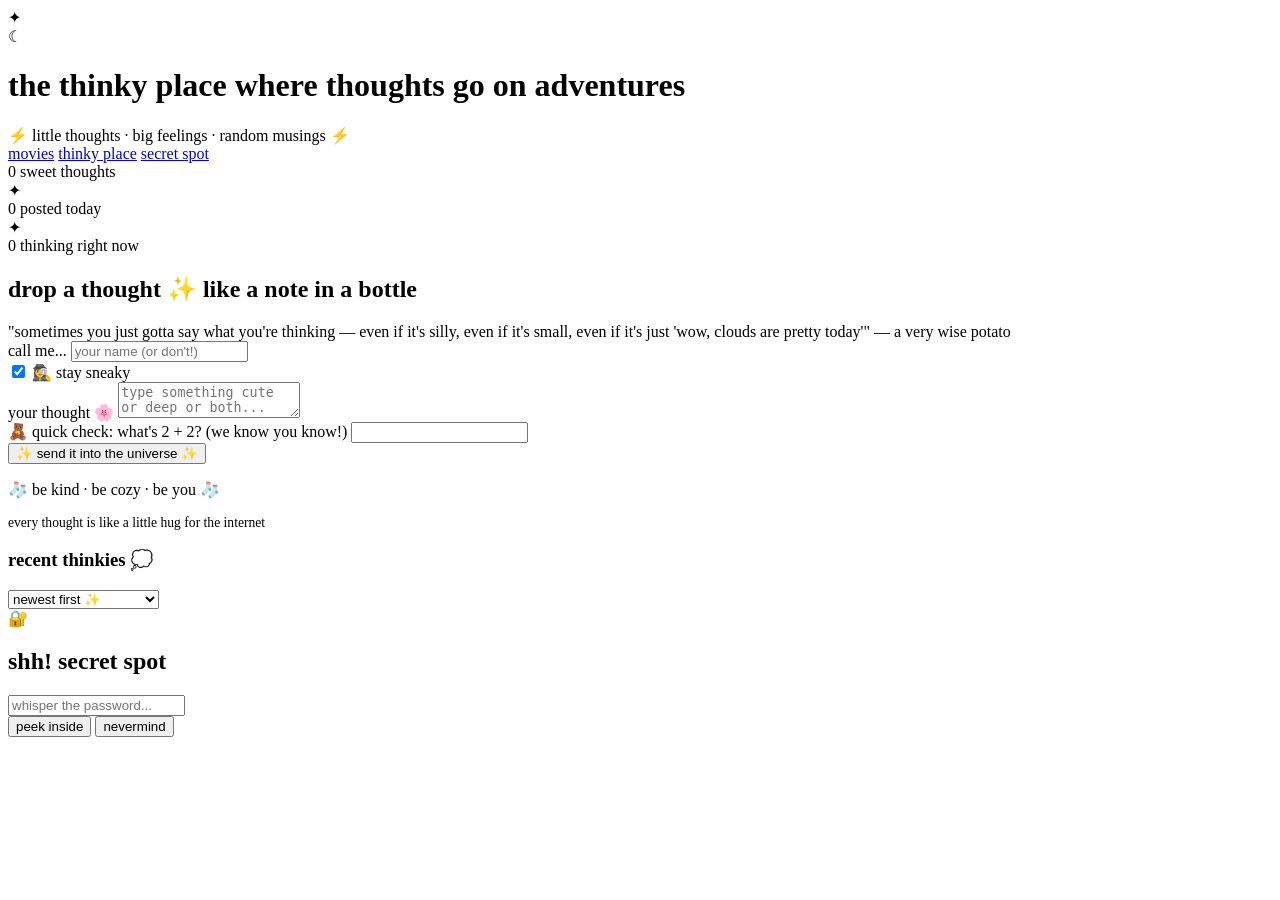
==== thoughts.html @ e7fea1de "Create thoughts.html" ====
<!DOCTYPE html>
<html lang="en">
<head>
    <meta charset="UTF-8">
    <meta name="viewport" content="width=device-width, initial-scale=1.0">
    <title>the thinky place · cute thoughts</title>
    
    <!-- Fonts -->
    <link rel="preconnect" href="https://fonts.googleapis.com">
    <link rel="preconnect" href="https://fonts.gstatic.com" crossorigin>
    <link href="https://fonts.googleapis.com/css2?family=Quicksand:wght@300;400;500;600&family=Comfortaa:wght@300;400;500&display=swap" rel="stylesheet">
    
    <!-- CSS -->
    <link rel="stylesheet" href="thoughts.css">
</head>
<body>
    <!-- floating cuties -->
    <div class="floating-circle"></div>
    <div class="floating-circle-small"></div>
    <div class="floating-star">✦</div>
    <div class="floating-star" style="top: 20%; right: 5%;">☾</div>

    <div class="thoughts-page">
        <!-- header with silly title -->
        <div class="header">
            <div class="title-block">
                <h1>
                    the thinky place
                    <span>where thoughts go on adventures</span>
                </h1>
                <div class="subtitle">
                    ⚡ little thoughts · big feelings · random musings ⚡
                </div>
            </div>
            <div class="nav-links">
                <a href="index.html" class="nav-link">movies</a>
                <a href="thoughts.html" class="nav-link active">thinky place</a>
                <a href="#" class="nav-link" id="openAdminBtn">secret spot</a>
            </div>
        </div>

        <!-- silly stats -->
        <div class="stats-banner">
            <div class="stat-group">
                <span class="stat-number" id="totalComments">0</span>
                <span class="stat-label">sweet thoughts</span>
            </div>
            <span class="stat-divider">✦</span>
            <div class="stat-group">
                <span class="stat-number" id="todayComments">0</span>
                <span class="stat-label">posted today</span>
            </div>
            <span class="stat-divider">✦</span>
            <div class="stat-group">
                <span class="stat-number" id="activeUsers">0</span>
                <span class="stat-label">thinking right now</span>
            </div>
        </div>

        <!-- two column layout -->
        <div class="thoughts-layout">
            <!-- LEFT COLUMN: drop a thought -->
            <div class="drop-spot">
                <h2>
                    drop a thought ✨
                    <span>like a note in a bottle</span>
                </h2>
                
                <div class="silly-quote">
                    "sometimes you just gotta say what you're thinking — even if it's silly, even if it's small, even if it's just 'wow, clouds are pretty today'"
                    <span class="quote-author">— a very wise potato</span>
                </div>
                
                <form id="commentForm" class="cute-form">
                    <div class="form-row">
                        <div class="form-group">
                            <label for="name">call me...</label>
                            <input type="text" id="name" placeholder="your name (or don't!)">
                        </div>
                        <div class="anonymous-toggle">
                            <input type="checkbox" id="anonymousCheck" checked>
                            <label for="anonymousCheck">🕵️‍♀️ stay sneaky</label>
                        </div>
                    </div>
                    
                    <div class="form-group">
                        <label for="comment">your thought <span class="cute-star">🌸</span></label>
                        <textarea id="comment" class="thought-input" placeholder="type something cute or deep or both..."></textarea>
                    </div>
                    
                    <div class="silly-test">
                        <span>🧸 quick check: what's 2 + 2? (we know you know!)</span>
                        <input type="number" id="captcha" required>
                    </div>
                    
                    <button type="submit" class="cute-btn">✨ send it into the universe ✨</button>
                </form>
                
                <div class="cozy-note">
                    <p>🧦 be kind · be cozy · be you 🧦</p>
                    <p style="font-size: 0.85rem;">every thought is like a little hug for the internet</p>
                </div>
            </div>

            <!-- RIGHT COLUMN: thoughts feed -->
            <div class="feed-spot">
                <div class="feed-header">
                    <h3>recent thinkies 💭</h3>
                    <select class="feed-sort" id="sortComments">
                        <option value="newest">newest first ✨</option>
                        <option value="popular">most loved ❤️</option>
                        <option value="oldest">oldies but goodies 📦</option>
                    </select>
                </div>
                
                <div class="thoughts-feed" id="commentsContainer">
                    <!-- comments go here -->
                </div>
            </div>
        </div>
    </div>

    <!-- secret admin login (shh!) -->
    <div id="loginModal" class="modal-overlay">
        <div class="modal-content">
            <div class="modal-flourish">🔐</div>
            <h2 class="modal-title">shh! secret spot</h2>
            <input type="password" id="adminPassword" class="modal-input" placeholder="whisper the password...">
            <div class="modal-actions">
                <button class="modal-btn" id="adminLoginBtn">peek inside</button>
                <button class="modal-btn" id="adminCancelBtn">nevermind</button>
            </div>
            <div id="loginError" class="modal-error"></div>
        </div>
    </div>

    <!-- toasties for notifications -->
    <div class="toast-container" id="toastContainer"></div>

    <!-- JavaScript -->
    <script src="thoughts.js"></script>
</body>
</html>
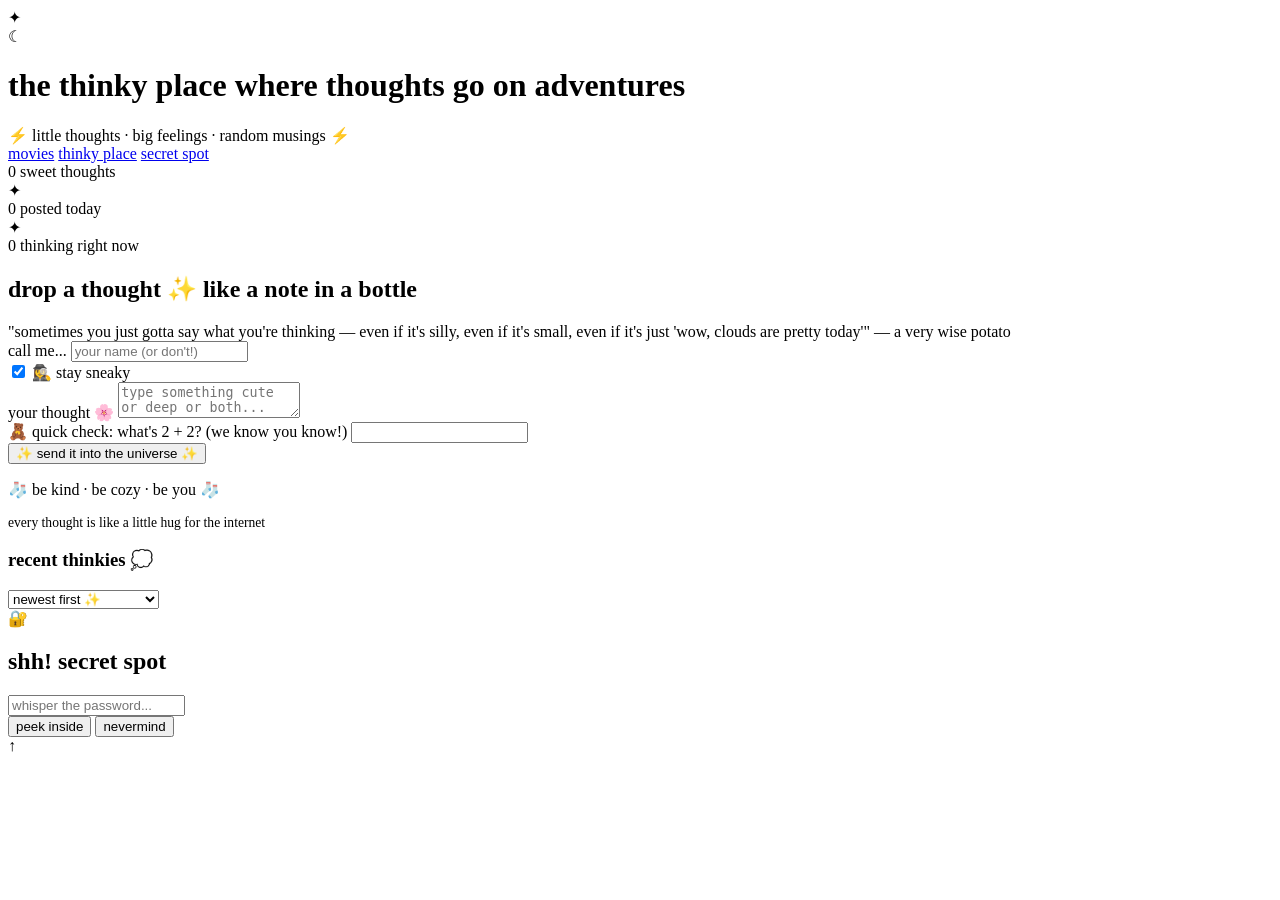
==== commit b4d1b9ab: "Update thoughts.html" ====
--- a/thoughts.html
+++ b/thoughts.html
@@ -137,6 +137,9 @@
     <!-- toasties for notifications -->
     <div class="toast-container" id="toastContainer"></div>
 
+    <!-- Back to Top Button -->
+    <div class="back-to-top" id="backToTop">↑</div>
+
     <!-- JavaScript -->
     <script src="thoughts.js"></script>
 </body>
--- a/thoughts.css
+++ b/thoughts.css
@@ -0,0 +1,146 @@
+<!DOCTYPE html>
+<html lang="en">
+<head>
+    <meta charset="UTF-8">
+    <meta name="viewport" content="width=device-width, initial-scale=1.0">
+    <title>the thinky place · cute thoughts</title>
+    
+    <!-- Fonts -->
+    <link rel="preconnect" href="https://fonts.googleapis.com">
+    <link rel="preconnect" href="https://fonts.gstatic.com" crossorigin>
+    <link href="https://fonts.googleapis.com/css2?family=Quicksand:wght@300;400;500;600&family=Comfortaa:wght@300;400;500&display=swap" rel="stylesheet">
+    
+    <!-- CSS -->
+    <link rel="stylesheet" href="thoughts.css">
+</head>
+<body>
+    <!-- floating cuties -->
+    <div class="floating-circle"></div>
+    <div class="floating-circle-small"></div>
+    <div class="floating-star">✦</div>
+    <div class="floating-star" style="top: 20%; right: 5%;">☾</div>
+
+    <div class="thoughts-page">
+        <!-- header with silly title -->
+        <div class="header">
+            <div class="title-block">
+                <h1>
+                    the thinky place
+                    <span>where thoughts go on adventures</span>
+                </h1>
+                <div class="subtitle">
+                    ⚡ little thoughts · big feelings · random musings ⚡
+                </div>
+            </div>
+            <div class="nav-links">
+                <a href="index.html" class="nav-link">movies</a>
+                <a href="thoughts.html" class="nav-link active">thinky place</a>
+                <a href="#" class="nav-link" id="openAdminBtn">secret spot</a>
+            </div>
+        </div>
+
+        <!-- silly stats -->
+        <div class="stats-banner">
+            <div class="stat-group">
+                <span class="stat-number" id="totalComments">0</span>
+                <span class="stat-label">sweet thoughts</span>
+            </div>
+            <span class="stat-divider">✦</span>
+            <div class="stat-group">
+                <span class="stat-number" id="todayComments">0</span>
+                <span class="stat-label">posted today</span>
+            </div>
+            <span class="stat-divider">✦</span>
+            <div class="stat-group">
+                <span class="stat-number" id="activeUsers">0</span>
+                <span class="stat-label">thinking right now</span>
+            </div>
+        </div>
+
+        <!-- two column layout -->
+        <div class="thoughts-layout">
+            <!-- LEFT COLUMN: drop a thought -->
+            <div class="drop-spot">
+                <h2>
+                    drop a thought ✨
+                    <span>like a note in a bottle</span>
+                </h2>
+                
+                <div class="silly-quote">
+                    "sometimes you just gotta say what you're thinking — even if it's silly, even if it's small, even if it's just 'wow, clouds are pretty today'"
+                    <span class="quote-author">— a very wise potato</span>
+                </div>
+                
+                <form id="commentForm" class="cute-form">
+                    <div class="form-row">
+                        <div class="form-group">
+                            <label for="name">call me...</label>
+                            <input type="text" id="name" placeholder="your name (or don't!)">
+                        </div>
+                        <div class="anonymous-toggle">
+                            <input type="checkbox" id="anonymousCheck" checked>
+                            <label for="anonymousCheck">🕵️‍♀️ stay sneaky</label>
+                        </div>
+                    </div>
+                    
+                    <div class="form-group">
+                        <label for="comment">your thought <span class="cute-star">🌸</span></label>
+                        <textarea id="comment" class="thought-input" placeholder="type something cute or deep or both..."></textarea>
+                    </div>
+                    
+                    <div class="silly-test">
+                        <span>🧸 quick check: what's 2 + 2? (we know you know!)</span>
+                        <input type="number" id="captcha" required>
+                    </div>
+                    
+                    <button type="submit" class="cute-btn">✨ send it into the universe ✨</button>
+                </form>
+                
+                <div class="cozy-note">
+                    <p>🧦 be kind · be cozy · be you 🧦</p>
+                    <p style="font-size: 0.85rem;">every thought is like a little hug for the internet</p>
+                </div>
+            </div>
+
+            <!-- RIGHT COLUMN: thoughts feed -->
+            <div class="feed-spot">
+                <div class="feed-header">
+                    <h3>recent thinkies 💭</h3>
+                    <select class="feed-sort" id="sortComments">
+                        <option value="newest">newest first ✨</option>
+                        <option value="popular">most loved ❤️</option>
+                        <option value="oldest">oldies but goodies 📦</option>
+                    </select>
+                </div>
+                
+                <div class="thoughts-feed" id="commentsContainer">
+                    <!-- comments go here -->
+                </div>
+            </div>
+        </div>
+    </div>
+
+    <!-- secret admin login (shh!) -->
+    <div id="loginModal" class="modal-overlay">
+        <div class="modal-content">
+            <div class="modal-flourish">🔐</div>
+            <h2 class="modal-title">shh! secret spot</h2>
+            <input type="password" id="adminPassword" class="modal-input" placeholder="whisper the password...">
+            <div class="modal-actions">
+                <button class="modal-btn" id="adminLoginBtn">peek inside</button>
+                <button class="modal-btn" id="adminCancelBtn">nevermind</button>
+            </div>
+            <div id="loginError" class="modal-error"></div>
+        </div>
+    </div>
+
+    <!-- toasties for notifications -->
+    <div class="toast-container" id="toastContainer"></div>
+
+    <!-- Back to Top Button -->
+    <div class="back-to-top" id="backToTop">↑</div>
+
+    <!-- JavaScript -->
+    <script src="thoughts.js"></script>
+</body>
+</html>
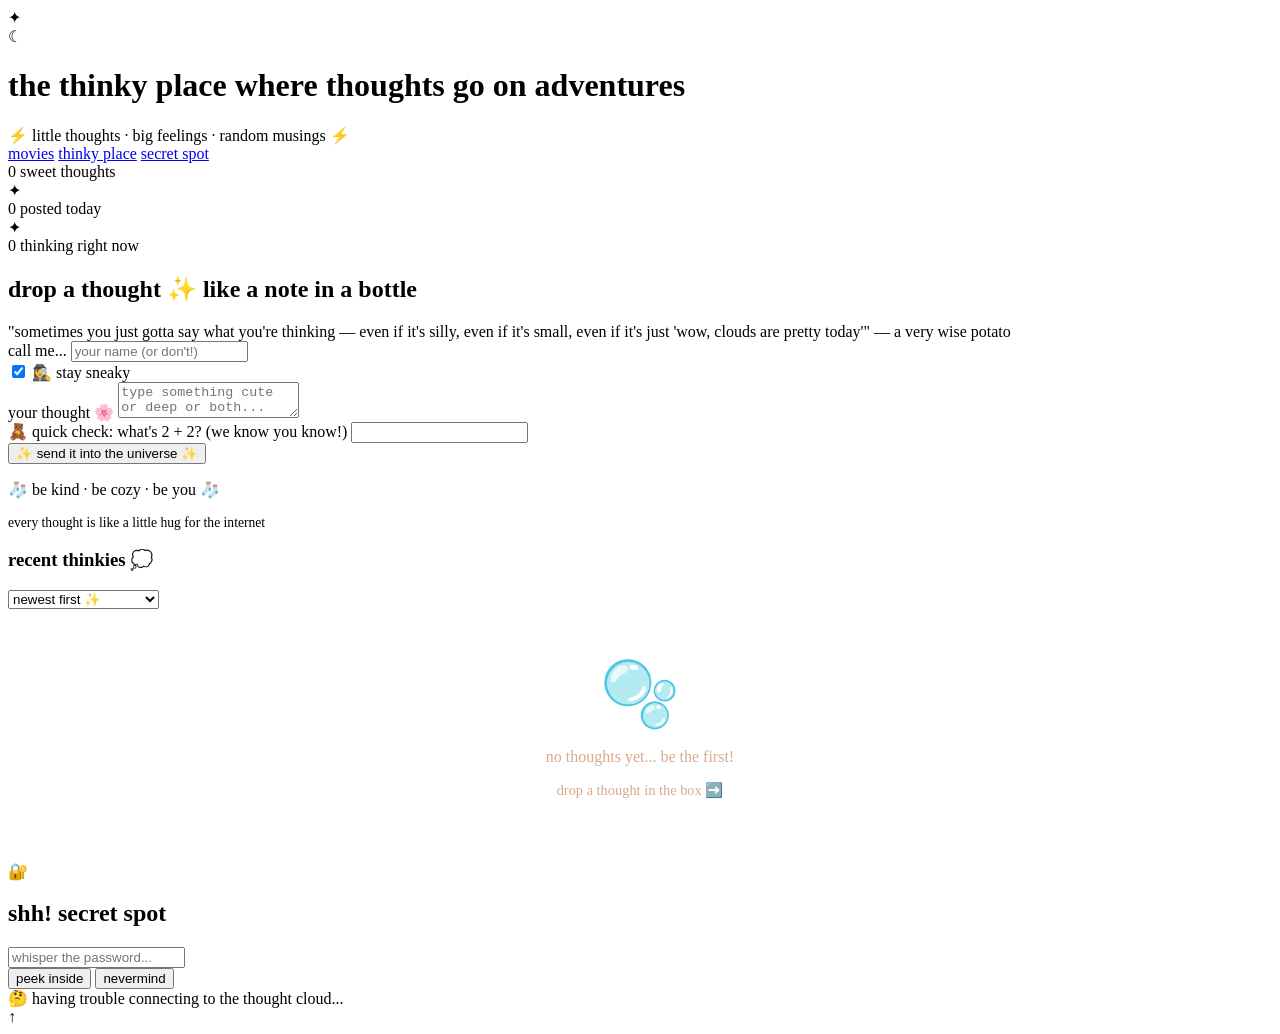
==== commit af10bef5: "Update thoughts.html" ====
--- a/thoughts.html
+++ b/thoughts.html
@@ -142,5 +142,6 @@
 
     <!-- JavaScript -->
     <script src="thoughts.js"></script>
+     <script src="script.js"></script>
 </body>
 </html>
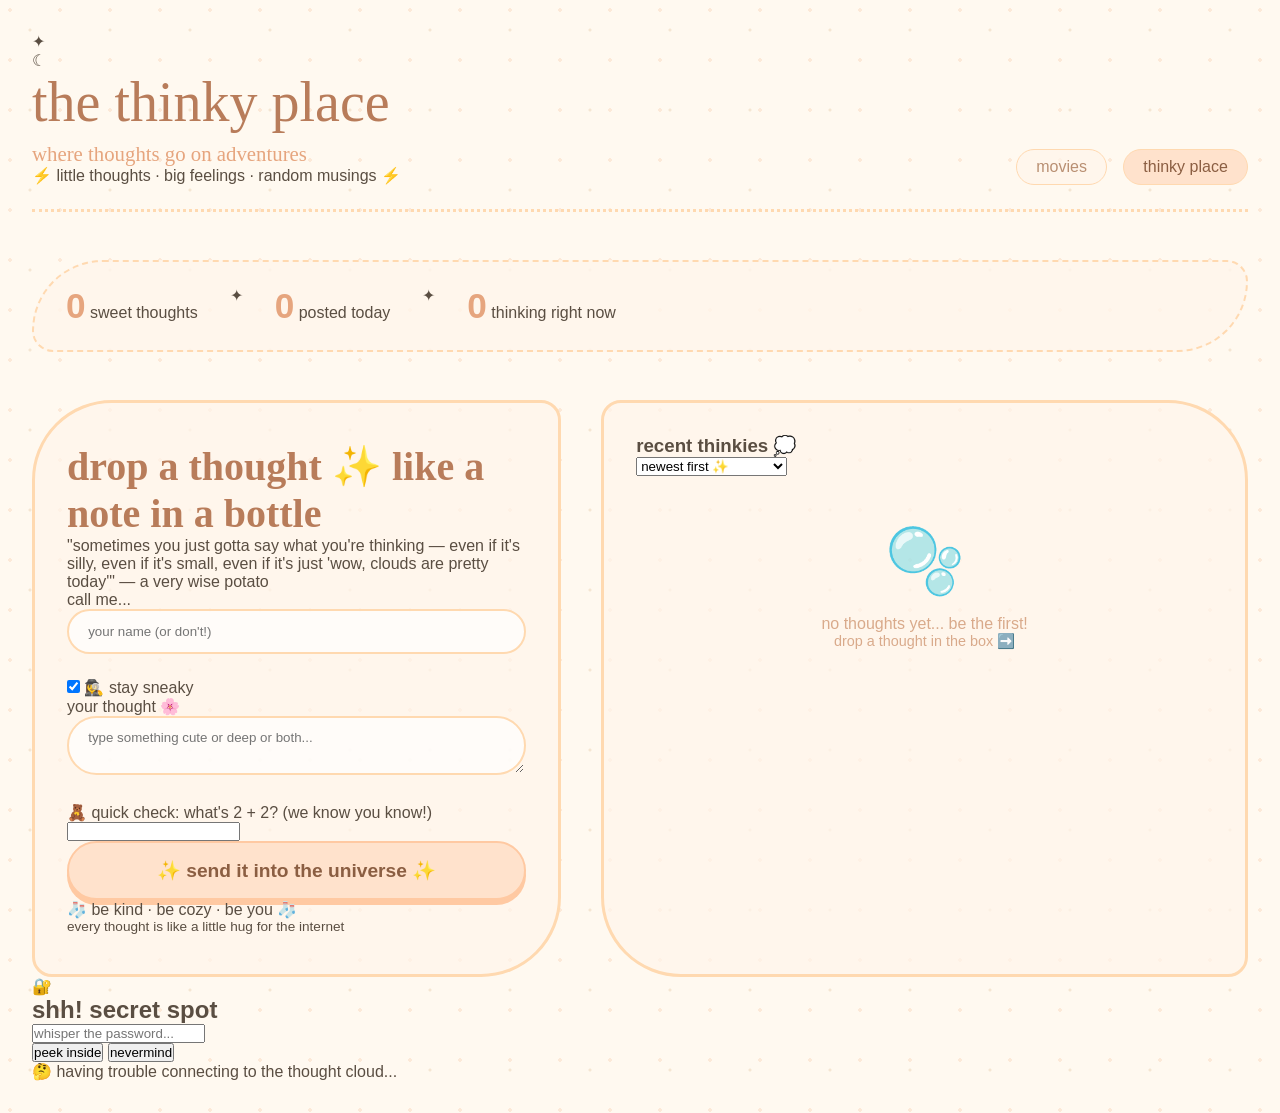
==== commit 2fa53989: "Update thoughts.html" ====
--- a/thoughts.html
+++ b/thoughts.html
@@ -35,7 +35,7 @@
             <div class="nav-links">
                 <a href="index.html" class="nav-link">movies</a>
                 <a href="thoughts.html" class="nav-link active">thinky place</a>
-                <a href="#" class="nav-link" id="openAdminBtn">secret spot</a>
+               
             </div>
         </div>
 
@@ -142,6 +142,6 @@
 
     <!-- JavaScript -->
     <script src="thoughts.js"></script>
-     <script src="script.js"></script>
+   
 </body>
 </html>
--- a/thoughts.css
+++ b/thoughts.css
@@ -1,146 +1,184 @@
-<!DOCTYPE html>
-<html lang="en">
-<head>
-    <meta charset="UTF-8">
-    <meta name="viewport" content="width=device-width, initial-scale=1.0">
-    <title>the thinky place · cute thoughts</title>
-    
-    <!-- Fonts -->
-    <link rel="preconnect" href="https://fonts.googleapis.com">
-    <link rel="preconnect" href="https://fonts.gstatic.com" crossorigin>
-    <link href="https://fonts.googleapis.com/css2?family=Quicksand:wght@300;400;500;600&family=Comfortaa:wght@300;400;500&display=swap" rel="stylesheet">
-    
-    <!-- CSS -->
-    <link rel="stylesheet" href="thoughts.css">
-</head>
-<body>
-    <!-- floating cuties -->
-    <div class="floating-circle"></div>
-    <div class="floating-circle-small"></div>
-    <div class="floating-star">✦</div>
-    <div class="floating-star" style="top: 20%; right: 5%;">☾</div>
+/* ===== RESET & BASE ===== */
+* {
+    margin: 0;
+    padding: 0;
+    box-sizing: border-box;
+}
 
-    <div class="thoughts-page">
-        <!-- header with silly title -->
-        <div class="header">
-            <div class="title-block">
-                <h1>
-                    the thinky place
-                    <span>where thoughts go on adventures</span>
-                </h1>
-                <div class="subtitle">
-                    ⚡ little thoughts · big feelings · random musings ⚡
-                </div>
-            </div>
-            <div class="nav-links">
-                <a href="index.html" class="nav-link">movies</a>
-                <a href="thoughts.html" class="nav-link active">thinky place</a>
-                <a href="#" class="nav-link" id="openAdminBtn">secret spot</a>
-            </div>
-        </div>
+body {
+    background: #fff9f0;
+    font-family: 'Quicksand', sans-serif;
+    color: #5a4e42;
+    min-height: 100vh;
+    padding: 2rem;
+    background-image: 
+        radial-gradient(circle at 10px 10px, #fce9d8 2px, transparent 2px),
+        radial-gradient(circle at 30px 30px, #f5e6d3 1px, transparent 2px);
+    background-size: 50px 50px, 80px 80px;
+}
 
-        <!-- silly stats -->
-        <div class="stats-banner">
-            <div class="stat-group">
-                <span class="stat-number" id="totalComments">0</span>
-                <span class="stat-label">sweet thoughts</span>
-            </div>
-            <span class="stat-divider">✦</span>
-            <div class="stat-group">
-                <span class="stat-number" id="todayComments">0</span>
-                <span class="stat-label">posted today</span>
-            </div>
-            <span class="stat-divider">✦</span>
-            <div class="stat-group">
-                <span class="stat-number" id="activeUsers">0</span>
-                <span class="stat-label">thinking right now</span>
-            </div>
-        </div>
+/* ===== HEADER ===== */
+.header {
+    display: flex;
+    justify-content: space-between;
+    align-items: flex-end;
+    margin-bottom: 3rem;
+    padding-bottom: 1.5rem;
+    border-bottom: 3px dotted #ffd9b0;
+}
 
-        <!-- two column layout -->
-        <div class="thoughts-layout">
-            <!-- LEFT COLUMN: drop a thought -->
-            <div class="drop-spot">
-                <h2>
-                    drop a thought ✨
-                    <span>like a note in a bottle</span>
-                </h2>
-                
-                <div class="silly-quote">
-                    "sometimes you just gotta say what you're thinking — even if it's silly, even if it's small, even if it's just 'wow, clouds are pretty today'"
-                    <span class="quote-author">— a very wise potato</span>
-                </div>
-                
-                <form id="commentForm" class="cute-form">
-                    <div class="form-row">
-                        <div class="form-group">
-                            <label for="name">call me...</label>
-                            <input type="text" id="name" placeholder="your name (or don't!)">
-                        </div>
-                        <div class="anonymous-toggle">
-                            <input type="checkbox" id="anonymousCheck" checked>
-                            <label for="anonymousCheck">🕵️‍♀️ stay sneaky</label>
-                        </div>
-                    </div>
-                    
-                    <div class="form-group">
-                        <label for="comment">your thought <span class="cute-star">🌸</span></label>
-                        <textarea id="comment" class="thought-input" placeholder="type something cute or deep or both..."></textarea>
-                    </div>
-                    
-                    <div class="silly-test">
-                        <span>🧸 quick check: what's 2 + 2? (we know you know!)</span>
-                        <input type="number" id="captcha" required>
-                    </div>
-                    
-                    <button type="submit" class="cute-btn">✨ send it into the universe ✨</button>
-                </form>
-                
-                <div class="cozy-note">
-                    <p>🧦 be kind · be cozy · be you 🧦</p>
-                    <p style="font-size: 0.85rem;">every thought is like a little hug for the internet</p>
-                </div>
-            </div>
+.title-block h1 {
+    font-size: 3.5rem;
+    font-weight: 500;
+    color: #b87c5a;
+    font-family: 'Comfortaa', cursive;
+}
 
-            <!-- RIGHT COLUMN: thoughts feed -->
-            <div class="feed-spot">
-                <div class="feed-header">
-                    <h3>recent thinkies 💭</h3>
-                    <select class="feed-sort" id="sortComments">
-                        <option value="newest">newest first ✨</option>
-                        <option value="popular">most loved ❤️</option>
-                        <option value="oldest">oldies but goodies 📦</option>
-                    </select>
-                </div>
-                
-                <div class="thoughts-feed" id="commentsContainer">
-                    <!-- comments go here -->
-                </div>
-            </div>
-        </div>
-    </div>
+.title-block h1 span {
+    display: block;
+    font-size: 1.3rem;
+    color: #e6a57e;
+    margin-top: 0.5rem;
+    font-weight: 300;
+}
 
-    <!-- secret admin login (shh!) -->
-    <div id="loginModal" class="modal-overlay">
-        <div class="modal-content">
-            <div class="modal-flourish">🔐</div>
-            <h2 class="modal-title">shh! secret spot</h2>
-            <input type="password" id="adminPassword" class="modal-input" placeholder="whisper the password...">
-            <div class="modal-actions">
-                <button class="modal-btn" id="adminLoginBtn">peek inside</button>
-                <button class="modal-btn" id="adminCancelBtn">nevermind</button>
-            </div>
-            <div id="loginError" class="modal-error"></div>
-        </div>
-    </div>
+.nav-links {
+    display: flex;
+    gap: 1rem;
+}
 
-    <!-- toasties for notifications -->
-    <div class="toast-container" id="toastContainer"></div>
+.nav-link {
+    text-decoration: none;
+    color: #b98f72;
+    padding: 0.5rem 1.2rem;
+    border-radius: 40px;
+    background: rgba(255, 245, 235, 0.7);
+    border: 1px solid #ffd9b0;
+}
 
-    <!-- Back to Top Button -->
-    <div class="back-to-top" id="backToTop">↑</div>
+.nav-link.active {
+    background: #ffe2cc;
+    color: #8b5e42;
+}
 
-    <!-- JavaScript -->
-    <script src="thoughts.js"></script>
-</body>
-</html>
+/* ===== STATS BANNER ===== */
+.stats-banner {
+    display: flex;
+    gap: 2rem;
+    margin-bottom: 3rem;
+    padding: 1.5rem 2rem;
+    background: rgba(255, 245, 235, 0.8);
+    border-radius: 100px 30px 100px 30px;
+    border: 2px dashed #ffd9b0;
+}
+
+.stat-number {
+    font-size: 2.2rem;
+    font-weight: 600;
+    color: #e6a57e;
+}
+
+/* ===== TWO COLUMN LAYOUT ===== */
+.thoughts-layout {
+    display: grid;
+    grid-template-columns: 0.9fr 1.1fr;
+    gap: 2.5rem;
+}
+
+/* ===== LEFT COLUMN ===== */
+.drop-spot {
+    background: rgba(255, 245, 235, 0.7);
+    border: 3px solid #ffd9b0;
+    border-radius: 80px 20px 80px 20px;
+    padding: 2.5rem 2rem;
+}
+
+.drop-spot h2 {
+    font-size: 2.5rem;
+    color: #b87c5a;
+    font-family: 'Comfortaa', cursive;
+}
+
+/* ===== FORM STYLES ===== */
+.form-group {
+    margin-bottom: 1.5rem;
+}
+
+.form-group input,
+.form-group textarea {
+    width: 100%;
+    padding: 0.8rem 1.2rem;
+    background: rgba(255, 255, 255, 0.7);
+    border: 2px solid #ffd9b0;
+    border-radius: 40px;
+    font-family: 'Quicksand', sans-serif;
+}
+
+.cute-btn {
+    background: #ffe2cc;
+    border: 2px solid #ffc9a2;
+    padding: 1rem 2rem;
+    border-radius: 60px;
+    font-size: 1.2rem;
+    color: #8b5e42;
+    cursor: pointer;
+    width: 100%;
+    font-weight: 600;
+    box-shadow: 0 5px 0 #ffc9a2;
+}
+
+.cute-btn:hover {
+    background: #ffd9b0;
+    transform: translateY(-3px);
+}
+
+/* ===== RIGHT COLUMN ===== */
+.feed-spot {
+    background: rgba(255, 245, 235, 0.7);
+    border: 3px solid #ffd9b0;
+    border-radius: 20px 80px 20px 80px;
+    padding: 2rem;
+}
+
+/* ===== THOUGHT CARDS ===== */
+.thought-card {
+    background: rgba(255, 250, 240, 0.8);
+    border: 2px solid #ffd9b0;
+    border-radius: 50px 15px 50px 15px;
+    padding: 1.5rem;
+    margin-bottom: 1.2rem;
+}
+
+.thought-name {
+    font-size: 1.2rem;
+    font-weight: 600;
+    color: #b87c5a;
+}
+
+.thought-content {
+    font-size: 1.1rem;
+    color: #5a4e42;
+    margin: 1rem 0;
+}
+
+/* ===== BACK TO TOP ===== */
+.back-to-top {
+    position: fixed;
+    bottom: 30px;
+    right: 30px;
+    background: #ffe2cc;
+    border: 2px solid #ffc9a2;
+    width: 50px;
+    height: 50px;
+    border-radius: 50%;
+    display: flex;
+    align-items: center;
+    justify-content: center;
+    cursor: pointer;
+    opacity: 0;
+    transition: all 0.3s;
+}
+
+.back-to-top.visible {
+    opacity: 0.8;
+}
